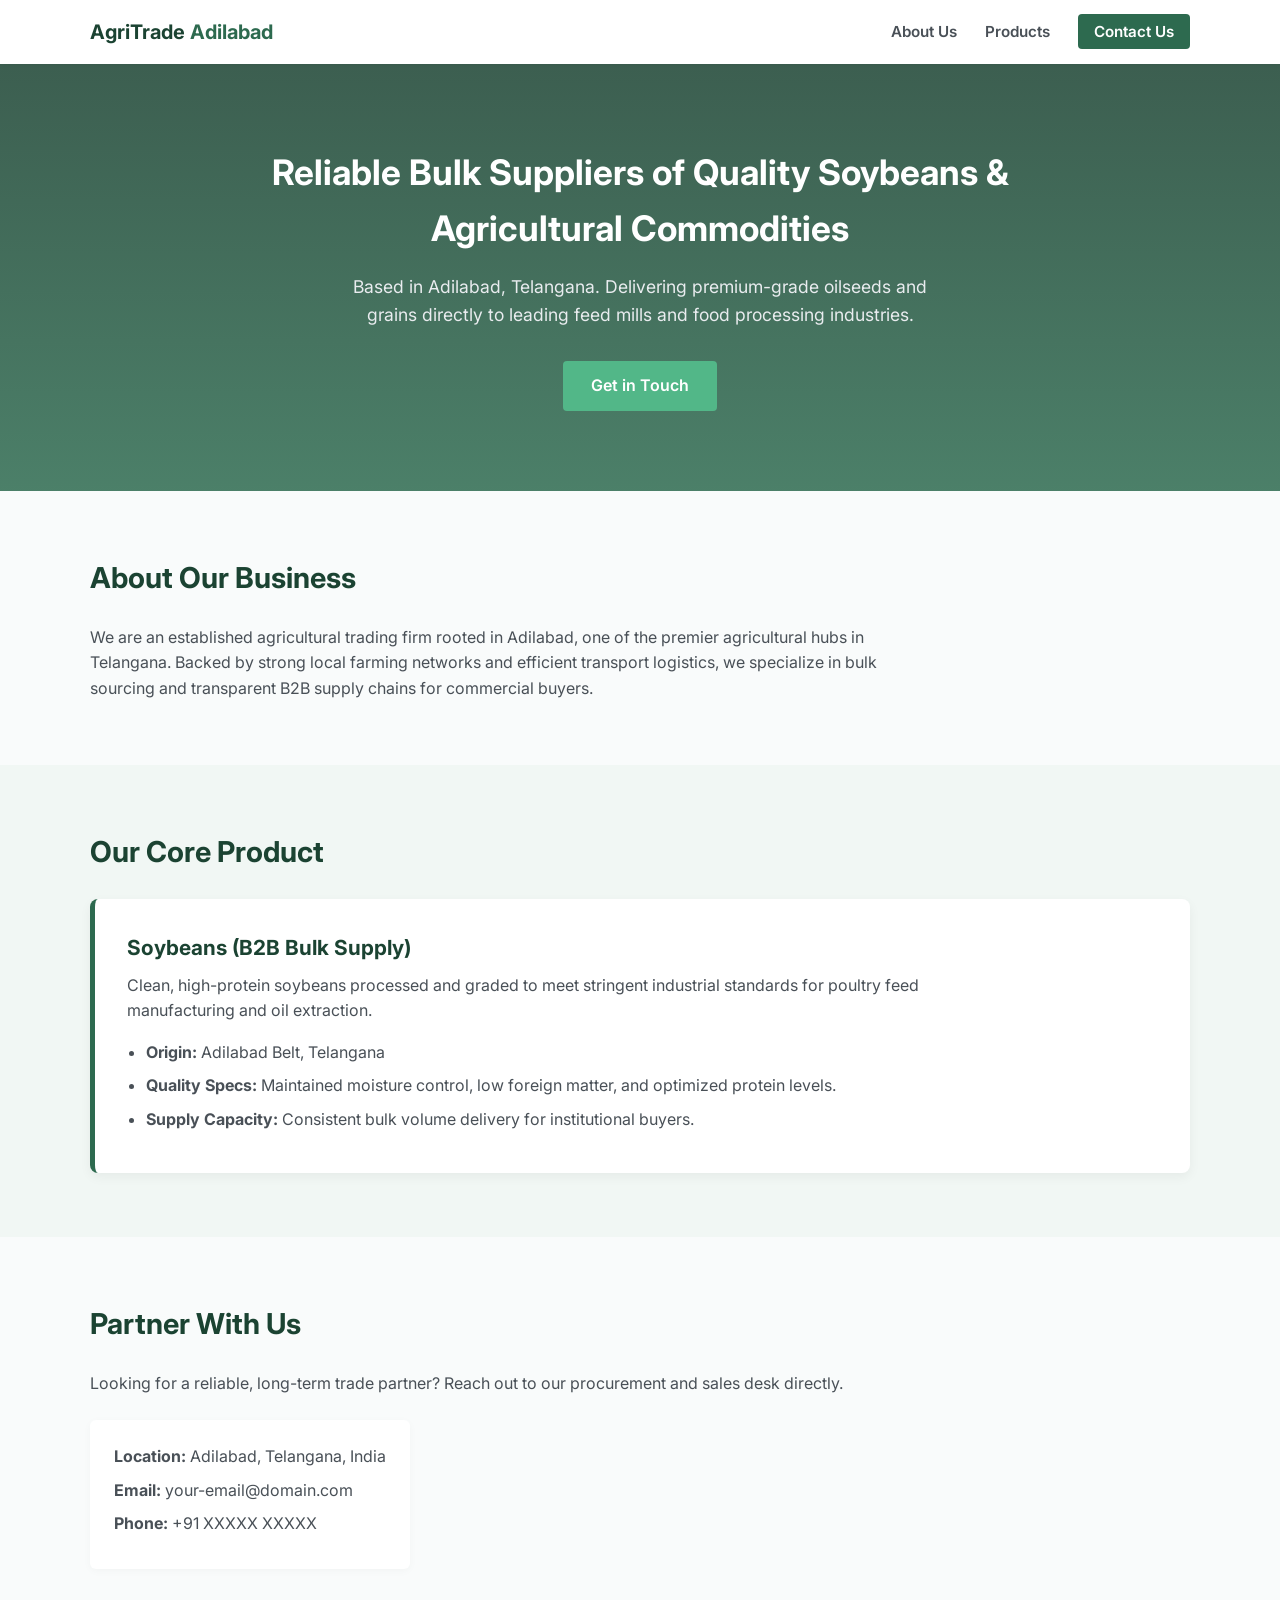
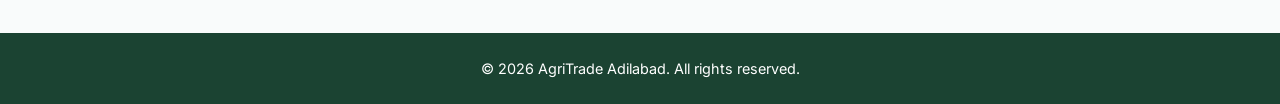
==== index.html @ 9e060018 "Add files via upload" ====
<!DOCTYPE html>
<html lang="en">
<head>
    <meta charset="UTF-8">
    <meta name="viewport" content="width=device-width, initial-scale=1.0">
    <title>Agricultural Commodities Trading & Soybean Supplier | Adilabad</title>
    <link rel="stylesheet" href="style.css">
    <!-- Google Fonts for professional typography -->
    <link href="https://fonts.googleapis.com/css2?family=Inter:wght@300;400;600;700&display=swap" rel="stylesheet">
</head>
<body>

    <!-- Header / Navigation -->
    <header>
        <div class="container nav-container">
            <h1 class="logo">AgriTrade <span>Adilabad</span></h1>
            <nav>
                <a href="#about">About Us</a>
                <a href="#products">Products</a>
                <a href="#contact" class="btn-nav">Contact Us</a>
            </nav>
        </div>
    </header>

    <!-- Hero Section -->
    <section class="hero">
        <div class="container hero-content">
            <h2>Reliable Bulk Suppliers of Quality Soybeans & Agricultural Commodities</h2>
            <p>Based in Adilabad, Telangana. Delivering premium-grade oilseeds and grains directly to leading feed mills and food processing industries.</p>
            <a href="#contact" class="btn-primary">Get in Touch</a>
        </div>
    </section>

    <!-- About Us Section -->
    <section id="about" class="section">
        <div class="container">
            <h3>About Our Business</h3>
            <p>We are an established agricultural trading firm rooted in Adilabad, one of the premier agricultural hubs in Telangana. Backed by strong local farming networks and efficient transport logistics, we specialize in bulk sourcing and transparent B2B supply chains for commercial buyers.</p>
        </div>
    </section>

    <!-- Products Section -->
    <section id="products" class="section bg-light">
        <div class="container">
            <h3>Our Core Product</h3>
            <div class="product-card">
                <h4>Soybeans (B2B Bulk Supply)</h4>
                <p>Clean, high-protein soybeans processed and graded to meet stringent industrial standards for poultry feed manufacturing and oil extraction.</p>
                <ul>
                    <li><strong>Origin:</strong> Adilabad Belt, Telangana</li>
                    <li><strong>Quality Specs:</strong> Maintained moisture control, low foreign matter, and optimized protein levels.</li>
                    <li><strong>Supply Capacity:</strong> Consistent bulk volume delivery for institutional buyers.</li>
                </ul>
            </div>
        </div>
    </section>

    <!-- Contact Section -->
    <section id="contact" class="section">
        <div class="container">
            <h3>Partner With Us</h3>
            <p>Looking for a reliable, long-term trade partner? Reach out to our procurement and sales desk directly.</p>
            <div class="contact-info">
                <p><strong>Location:</strong> Adilabad, Telangana, India</p>
                <p><strong>Email:</strong> your-email@domain.com</p>
                <p><strong>Phone:</strong> +91 XXXXX XXXXX</p>
            </div>
        </div>
    </section>

    <!-- Footer -->
    <footer>
        <div class="container">
            <p>&copy; 2026 AgriTrade Adilabad. All rights reserved.</p>
        </div>
    </footer>

</body>
</html>
---- style.css ----
/* General Reset & Typography */
* {
    margin: 0;
    padding: 0;
    box-sizing: border-box;
    font-family: 'Inter', sans-serif;
}

body {
    color: #333;
    line-height: 1.6;
    background-color: #f9fbfb;
}

.container {
    width: 90%;
    max-width: 1100px;
    margin: 0 auto;
}

/* Header */
header {
    background: #ffffff;
    box-shadow: 0 2px 5px rgba(0,0,0,0.05);
    padding: 1rem 0;
    position: sticky;
    top: 0;
    z-index: 100;
}

.nav-container {
    display: flex;
    justify-content: space-between;
    align-items: center;
}

.logo {
    font-size: 1.25rem;
    font-weight: 700;
    color: #1b4332;
}

.logo span {
    color: #2d6a4f;
}

nav a {
    margin-left: 1.5rem;
    text-decoration: none;
    color: #495057;
    font-weight: 600;
    font-size: 0.95rem;
}

nav a:hover {
    color: #2d6a4f;
}

.btn-nav {
    background: #2d6a4f;
    color: #fff !important;
    padding: 0.5rem 1rem;
    border-radius: 4px;
}

/* Hero Section */
.hero {
    background: linear-gradient(rgba(27, 67, 50, 0.85), rgba(45, 106, 79, 0.85)), url('https://images.unsplash.com/photo-1599940824399-b87987ceb72a?auto=format&fit=crop&w=1200&q=80') center/cover;
    color: white;
    text-align: center;
    padding: 5rem 1rem;
}

.hero-content h2 {
    font-size: 2.2rem;
    margin-bottom: 1rem;
    max-width: 800px;
    margin-left: auto;
    margin-right: auto;
}

.hero-content p {
    font-size: 1.1rem;
    margin-bottom: 2rem;
    max-width: 600px;
    margin-left: auto;
    margin-right: auto;
    color: #e9ecef;
}

.btn-primary {
    background: #52b788;
    color: white;
    padding: 0.75rem 1.75rem;
    text-decoration: none;
    font-weight: 600;
    border-radius: 4px;
    display: inline-block;
    transition: background 0.3s;
}

.btn-primary:hover {
    background: #40916c;
}

/* Sections */
.section {
    padding: 4rem 0;
}

.bg-light {
    background-color: #f1f7f4;
}

.section h3 {
    font-size: 1.8rem;
    color: #1b4332;
    margin-bottom: 1.5rem;
}

.section p {
    color: #495057;
    max-width: 800px;
}

/* Product Card */
.product-card {
    background: white;
    padding: 2rem;
    border-radius: 8px;
    box-shadow: 0 4px 12px rgba(0,0,0,0.05);
    border-left: 5px solid #2d6a4f;
}

.product-card h4 {
    font-size: 1.3rem;
    color: #1b4332;
    margin-bottom: 0.5rem;
}

.product-card ul {
    margin-top: 1rem;
    padding-left: 1.2rem;
    color: #495057;
}

.product-card li {
    margin-bottom: 0.5rem;
}

/* Contact Info */
.contact-info {
    margin-top: 1.5rem;
    background: white;
    padding: 1.5rem;
    border-radius: 6px;
    display: inline-block;
    box-shadow: 0 2px 8px rgba(0,0,0,0.03);
}

.contact-info p {
    margin-bottom: 0.5rem;
}

/* Footer */
footer {
    background: #1b4332;
    color: white;
    text-align: center;
    padding: 1.5rem 0;
    font-size: 0.9rem;
}
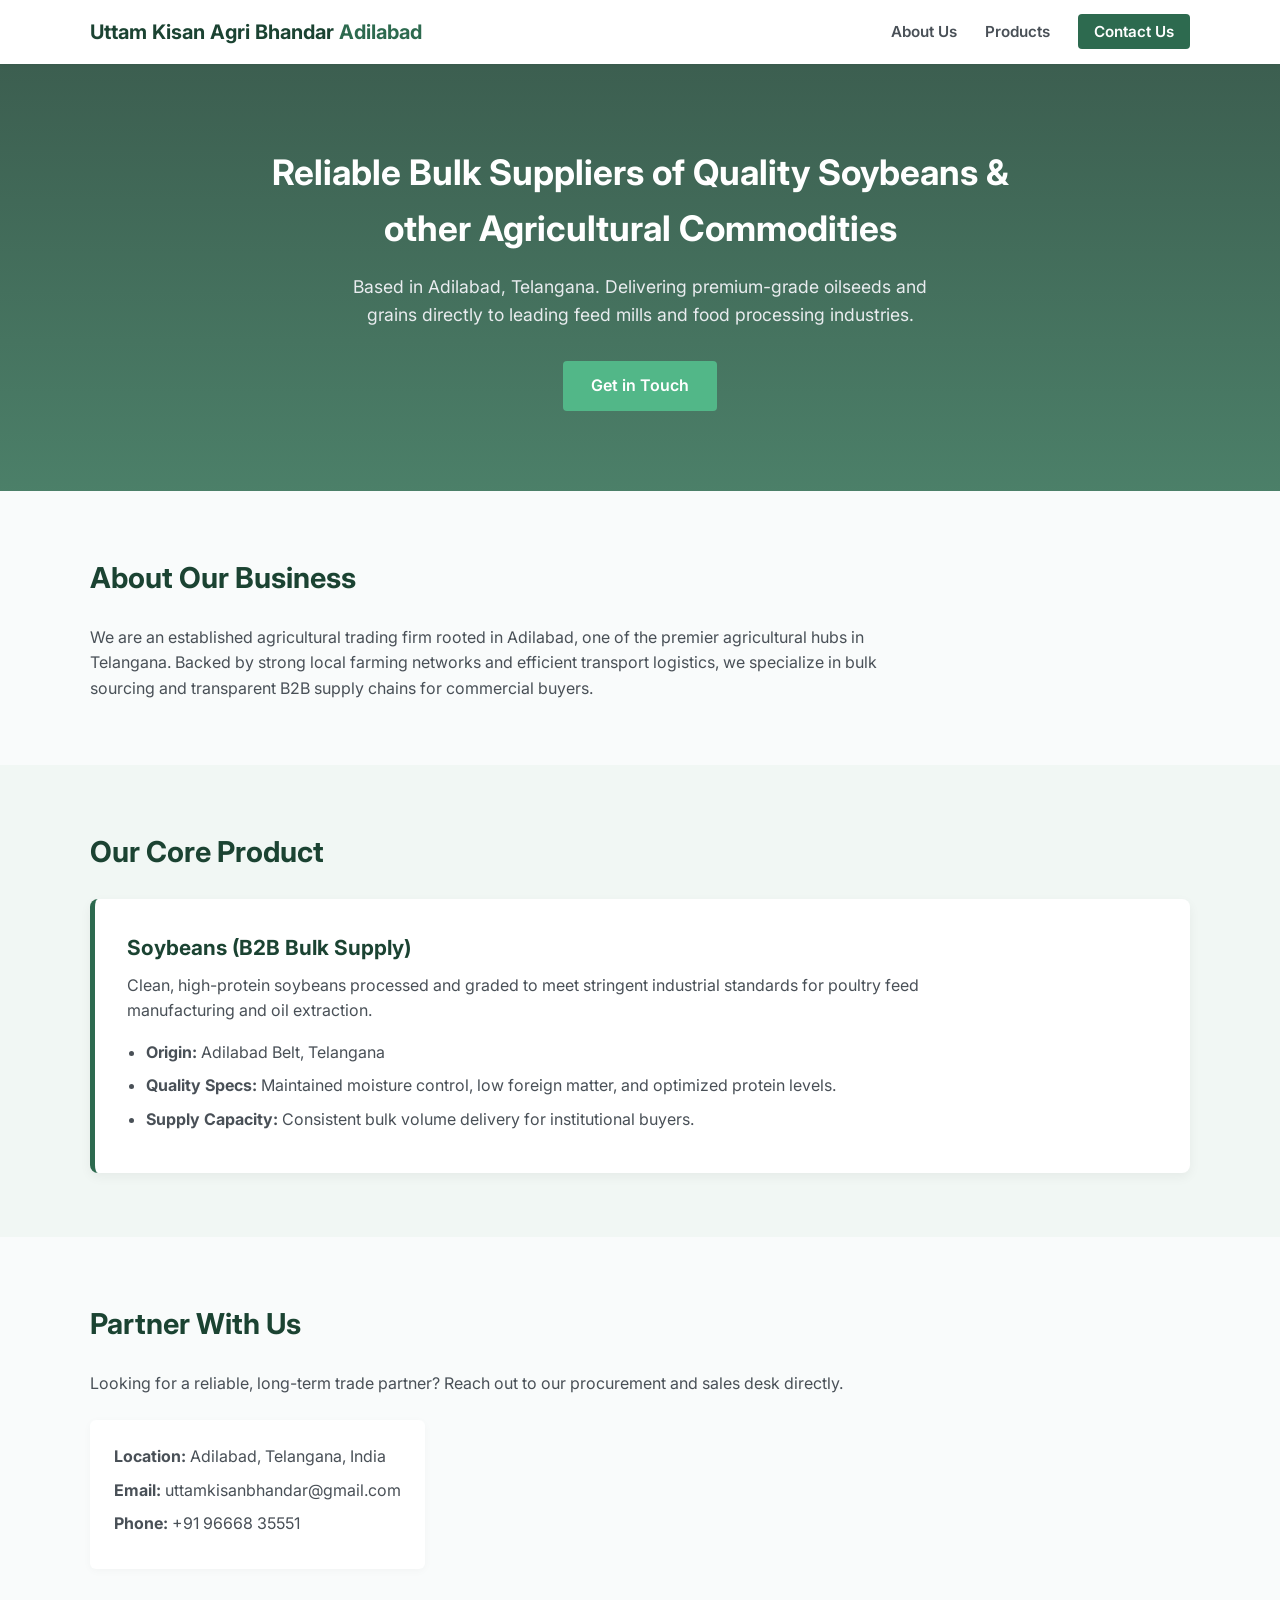
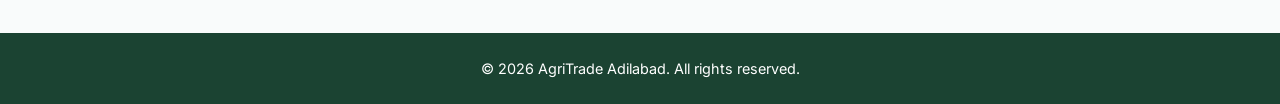
==== commit 38ce4507: "Add files via upload" ====
--- a/index.html
+++ b/index.html
@@ -13,7 +13,7 @@
     <!-- Header / Navigation -->
     <header>
         <div class="container nav-container">
-            <h1 class="logo">AgriTrade <span>Adilabad</span></h1>
+            <h1 class="logo">Uttam Kisan Agri Bhandar <span>Adilabad</span></h1>
             <nav>
                 <a href="#about">About Us</a>
                 <a href="#products">Products</a>
@@ -25,7 +25,7 @@
     <!-- Hero Section -->
     <section class="hero">
         <div class="container hero-content">
-            <h2>Reliable Bulk Suppliers of Quality Soybeans & Agricultural Commodities</h2>
+            <h2>Reliable Bulk Suppliers of Quality Soybeans & other Agricultural Commodities</h2>
             <p>Based in Adilabad, Telangana. Delivering premium-grade oilseeds and grains directly to leading feed mills and food processing industries.</p>
             <a href="#contact" class="btn-primary">Get in Touch</a>
         </div>
@@ -62,8 +62,8 @@
             <p>Looking for a reliable, long-term trade partner? Reach out to our procurement and sales desk directly.</p>
             <div class="contact-info">
                 <p><strong>Location:</strong> Adilabad, Telangana, India</p>
-                <p><strong>Email:</strong> your-email@domain.com</p>
-                <p><strong>Phone:</strong> +91 XXXXX XXXXX</p>
+                <p><strong>Email:</strong> uttamkisanbhandar@gmail.com</p>
+                <p><strong>Phone:</strong> +91 96668 35551</p>
             </div>
         </div>
     </section>
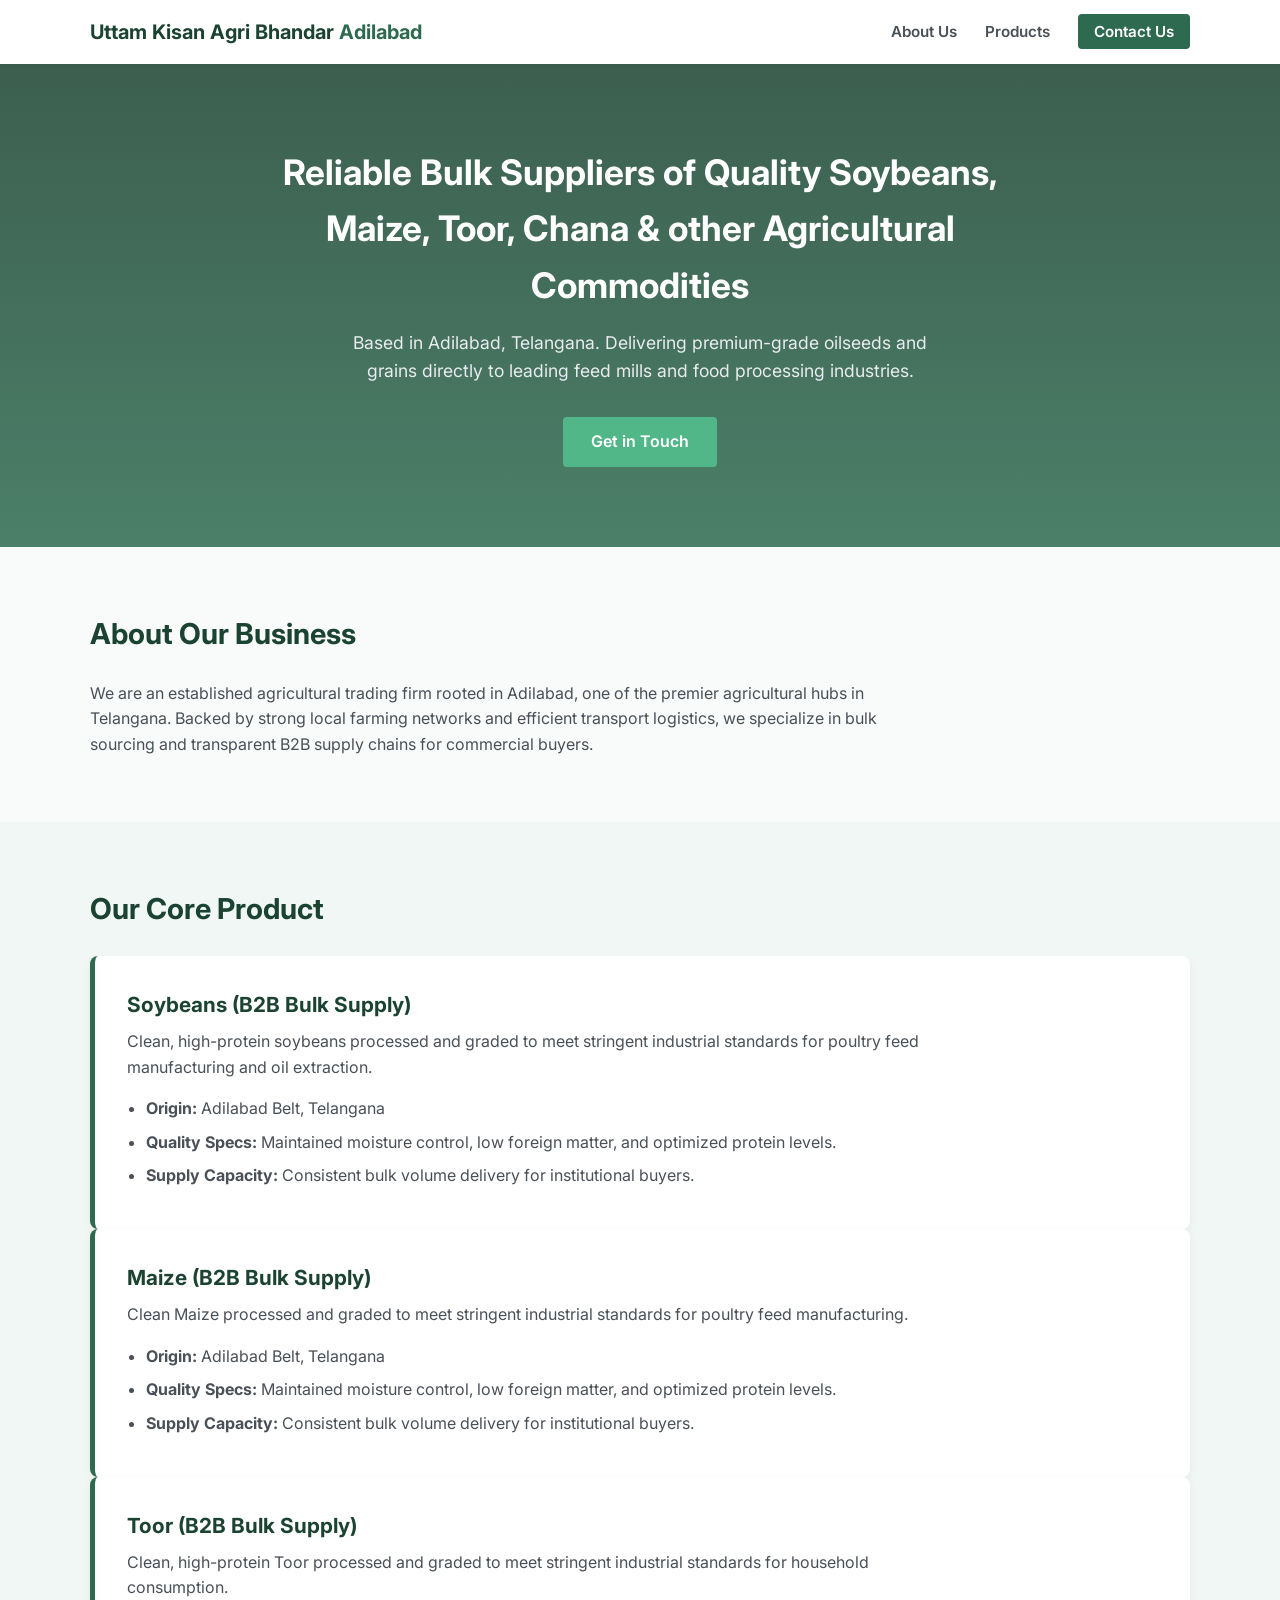
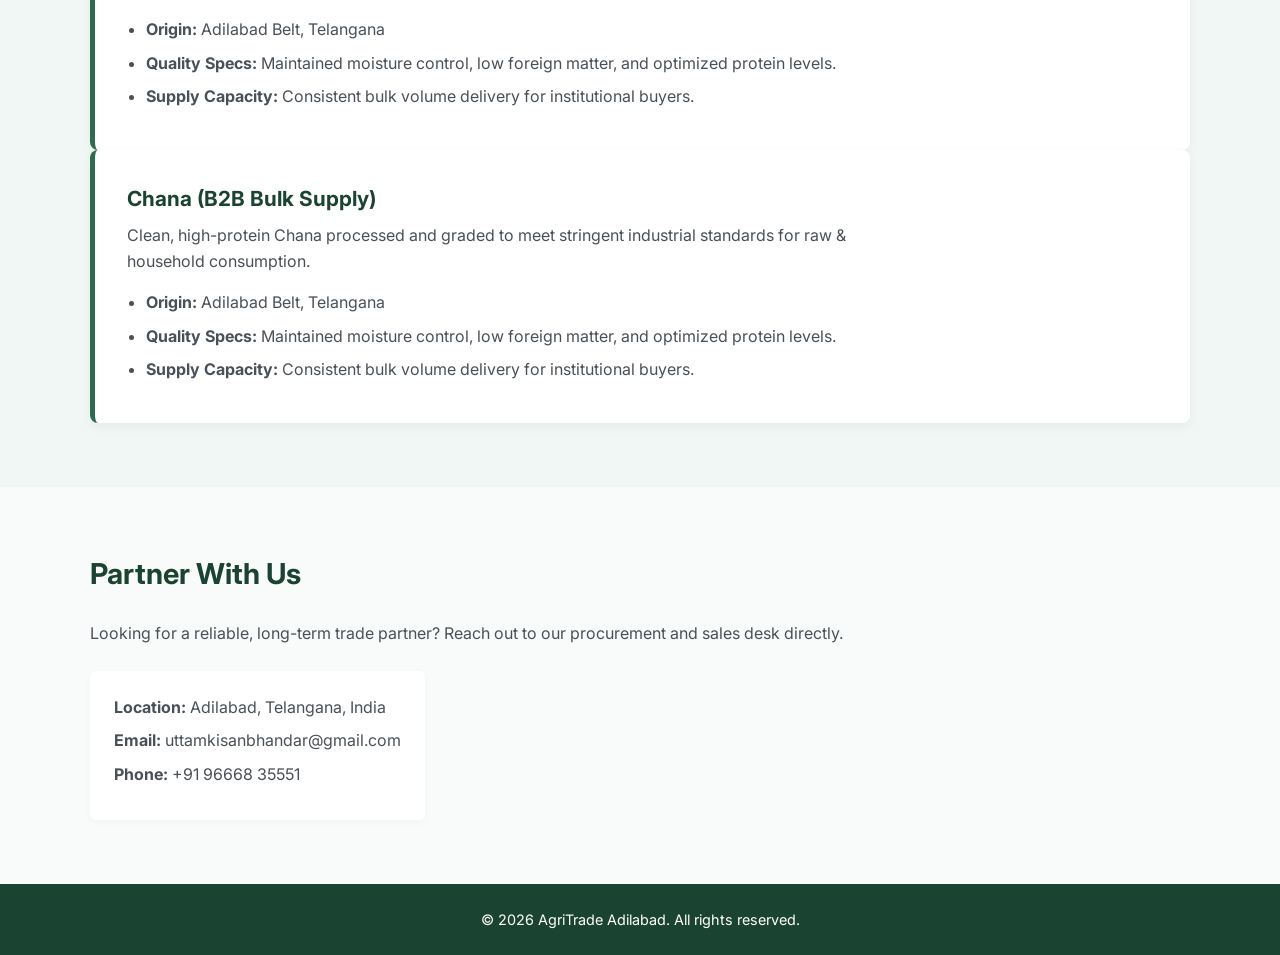
==== commit 4107801c: "Update index.html" ====
--- a/index.html
+++ b/index.html
@@ -9,7 +9,6 @@
     <link href="https://fonts.googleapis.com/css2?family=Inter:wght@300;400;600;700&display=swap" rel="stylesheet">
 </head>
 <body>
-
     <!-- Header / Navigation -->
     <header>
         <div class="container nav-container">
@@ -25,7 +24,7 @@
     <!-- Hero Section -->
     <section class="hero">
         <div class="container hero-content">
-            <h2>Reliable Bulk Suppliers of Quality Soybeans & other Agricultural Commodities</h2>
+            <h2>Reliable Bulk Suppliers of Quality Soybeans, Maize, Toor, Chana & other Agricultural Commodities</h2>
             <p>Based in Adilabad, Telangana. Delivering premium-grade oilseeds and grains directly to leading feed mills and food processing industries.</p>
             <a href="#contact" class="btn-primary">Get in Touch</a>
         </div>
@@ -52,6 +51,37 @@
                     <li><strong>Supply Capacity:</strong> Consistent bulk volume delivery for institutional buyers.</li>
                 </ul>
             </div>
+
+            <div class="product-card">
+                <h4>Maize (B2B Bulk Supply)</h4>
+                <p>Clean Maize processed and graded to meet stringent industrial standards for poultry feed manufacturing.</p>
+                <ul>
+                    <li><strong>Origin:</strong> Adilabad Belt, Telangana</li>
+                    <li><strong>Quality Specs:</strong> Maintained moisture control, low foreign matter, and optimized protein levels.</li>
+                    <li><strong>Supply Capacity:</strong> Consistent bulk volume delivery for institutional buyers.</li>
+                </ul>
+            </div>
+
+            <div class="product-card">
+                <h4>Toor (B2B Bulk Supply)</h4>
+                <p>Clean, high-protein Toor processed and graded to meet stringent industrial standards for household consumption.</p>
+                <ul>
+                    <li><strong>Origin:</strong> Adilabad Belt, Telangana</li>
+                    <li><strong>Quality Specs:</strong> Maintained moisture control, low foreign matter, and optimized protein levels.</li>
+                    <li><strong>Supply Capacity:</strong> Consistent bulk volume delivery for institutional buyers.</li>
+                </ul>
+            </div>
+
+            <div class="product-card">
+                <h4>Chana (B2B Bulk Supply)</h4>
+                <p>Clean, high-protein Chana processed and graded to meet stringent industrial standards for raw & household consumption.</p>
+                <ul>
+                    <li><strong>Origin:</strong> Adilabad Belt, Telangana</li>
+                    <li><strong>Quality Specs:</strong> Maintained moisture control, low foreign matter, and optimized protein levels.</li>
+                    <li><strong>Supply Capacity:</strong> Consistent bulk volume delivery for institutional buyers.</li>
+                </ul>
+            </div>
+            
         </div>
     </section>
 
@@ -76,4 +106,4 @@
     </footer>
 
 </body>
-</html>+</html>
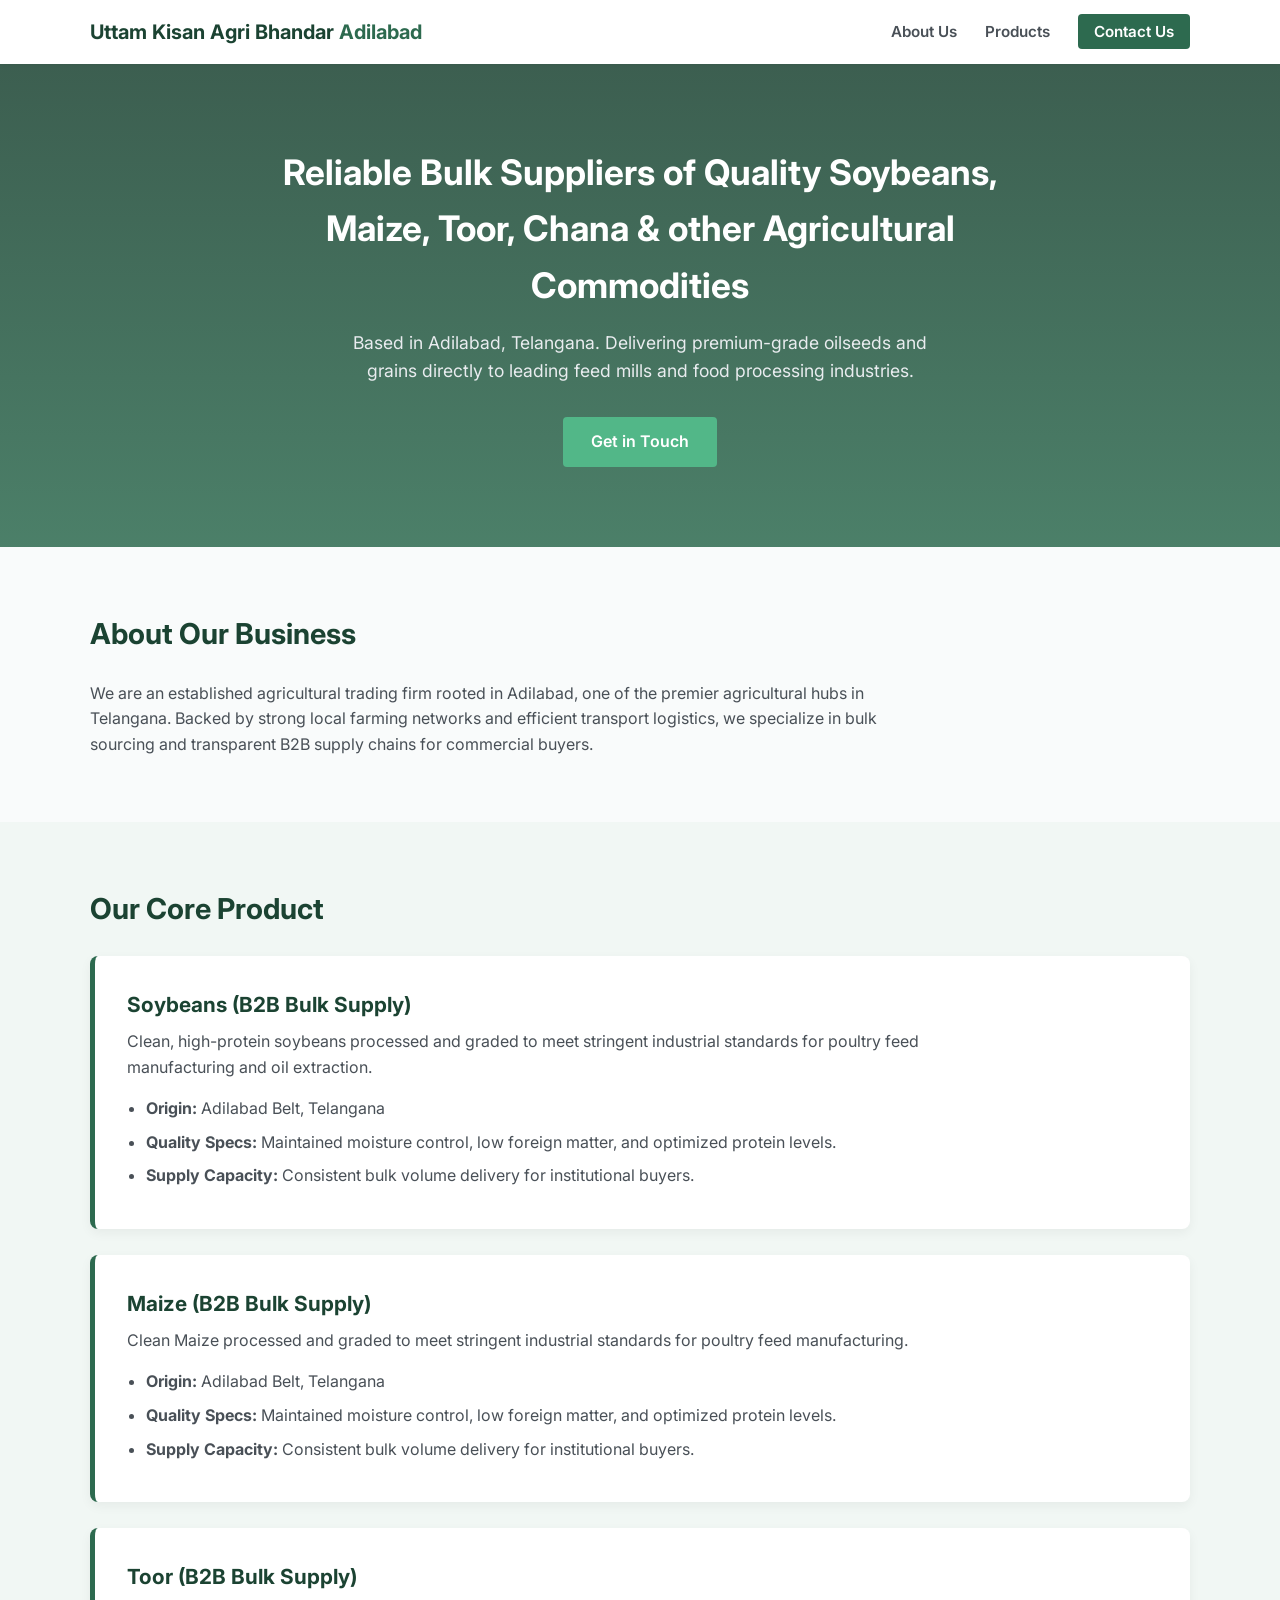
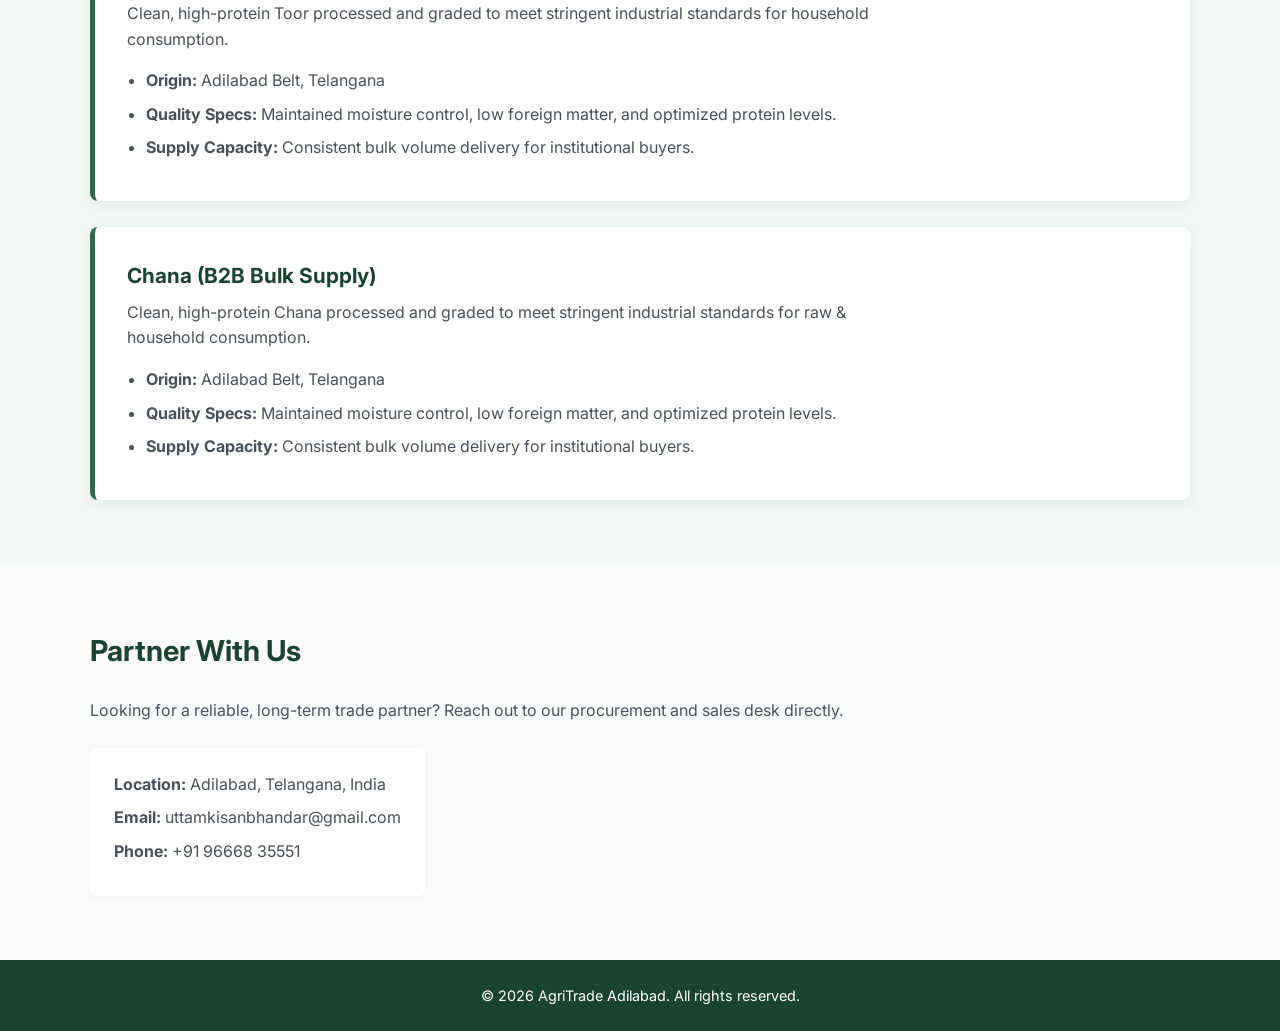
==== commit 286b4c86: "Update index.html" ====
--- a/index.html
+++ b/index.html
@@ -51,7 +51,7 @@
                     <li><strong>Supply Capacity:</strong> Consistent bulk volume delivery for institutional buyers.</li>
                 </ul>
             </div>
-
+<div><br><ul></ul></div>
             <div class="product-card">
                 <h4>Maize (B2B Bulk Supply)</h4>
                 <p>Clean Maize processed and graded to meet stringent industrial standards for poultry feed manufacturing.</p>
@@ -61,7 +61,7 @@
                     <li><strong>Supply Capacity:</strong> Consistent bulk volume delivery for institutional buyers.</li>
                 </ul>
             </div>
-
+<div><br><ul></ul></div>
             <div class="product-card">
                 <h4>Toor (B2B Bulk Supply)</h4>
                 <p>Clean, high-protein Toor processed and graded to meet stringent industrial standards for household consumption.</p>
@@ -71,7 +71,7 @@
                     <li><strong>Supply Capacity:</strong> Consistent bulk volume delivery for institutional buyers.</li>
                 </ul>
             </div>
-
+<div><br><ul></ul></div>
             <div class="product-card">
                 <h4>Chana (B2B Bulk Supply)</h4>
                 <p>Clean, high-protein Chana processed and graded to meet stringent industrial standards for raw & household consumption.</p>
